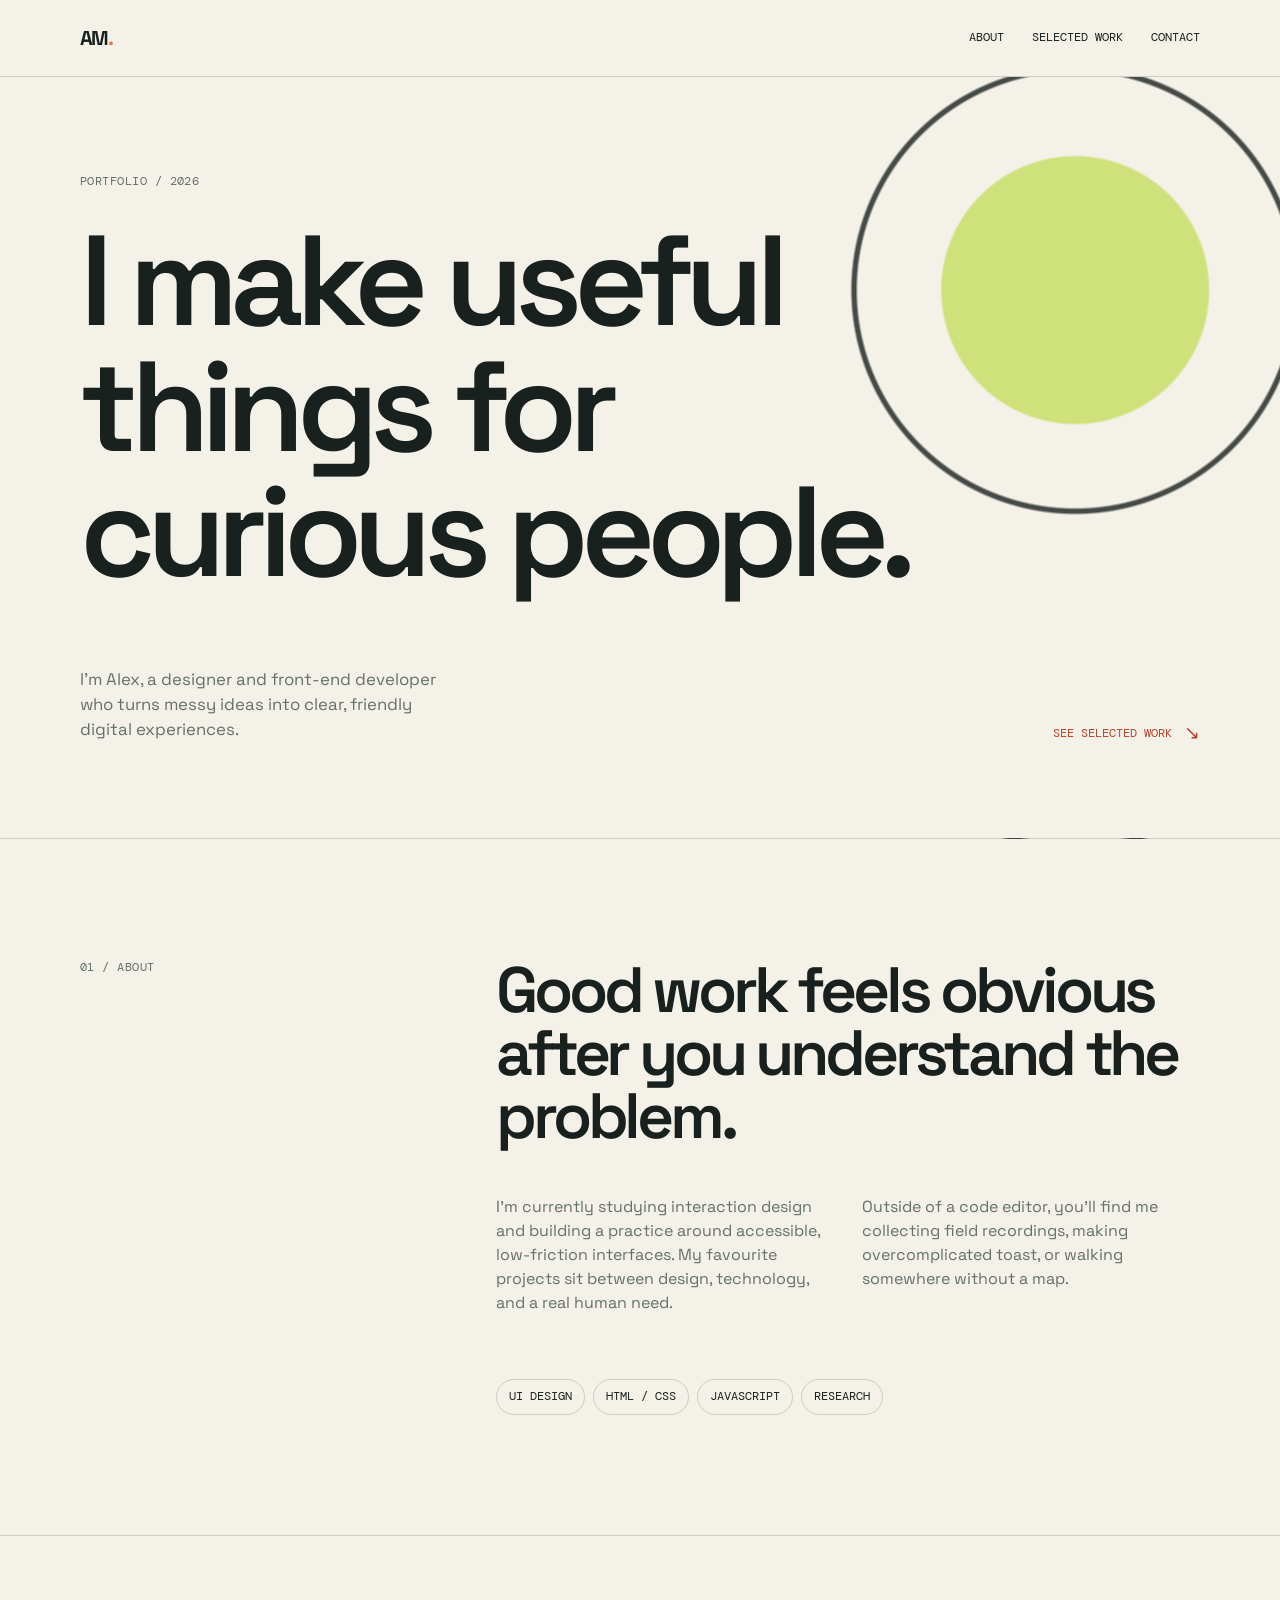
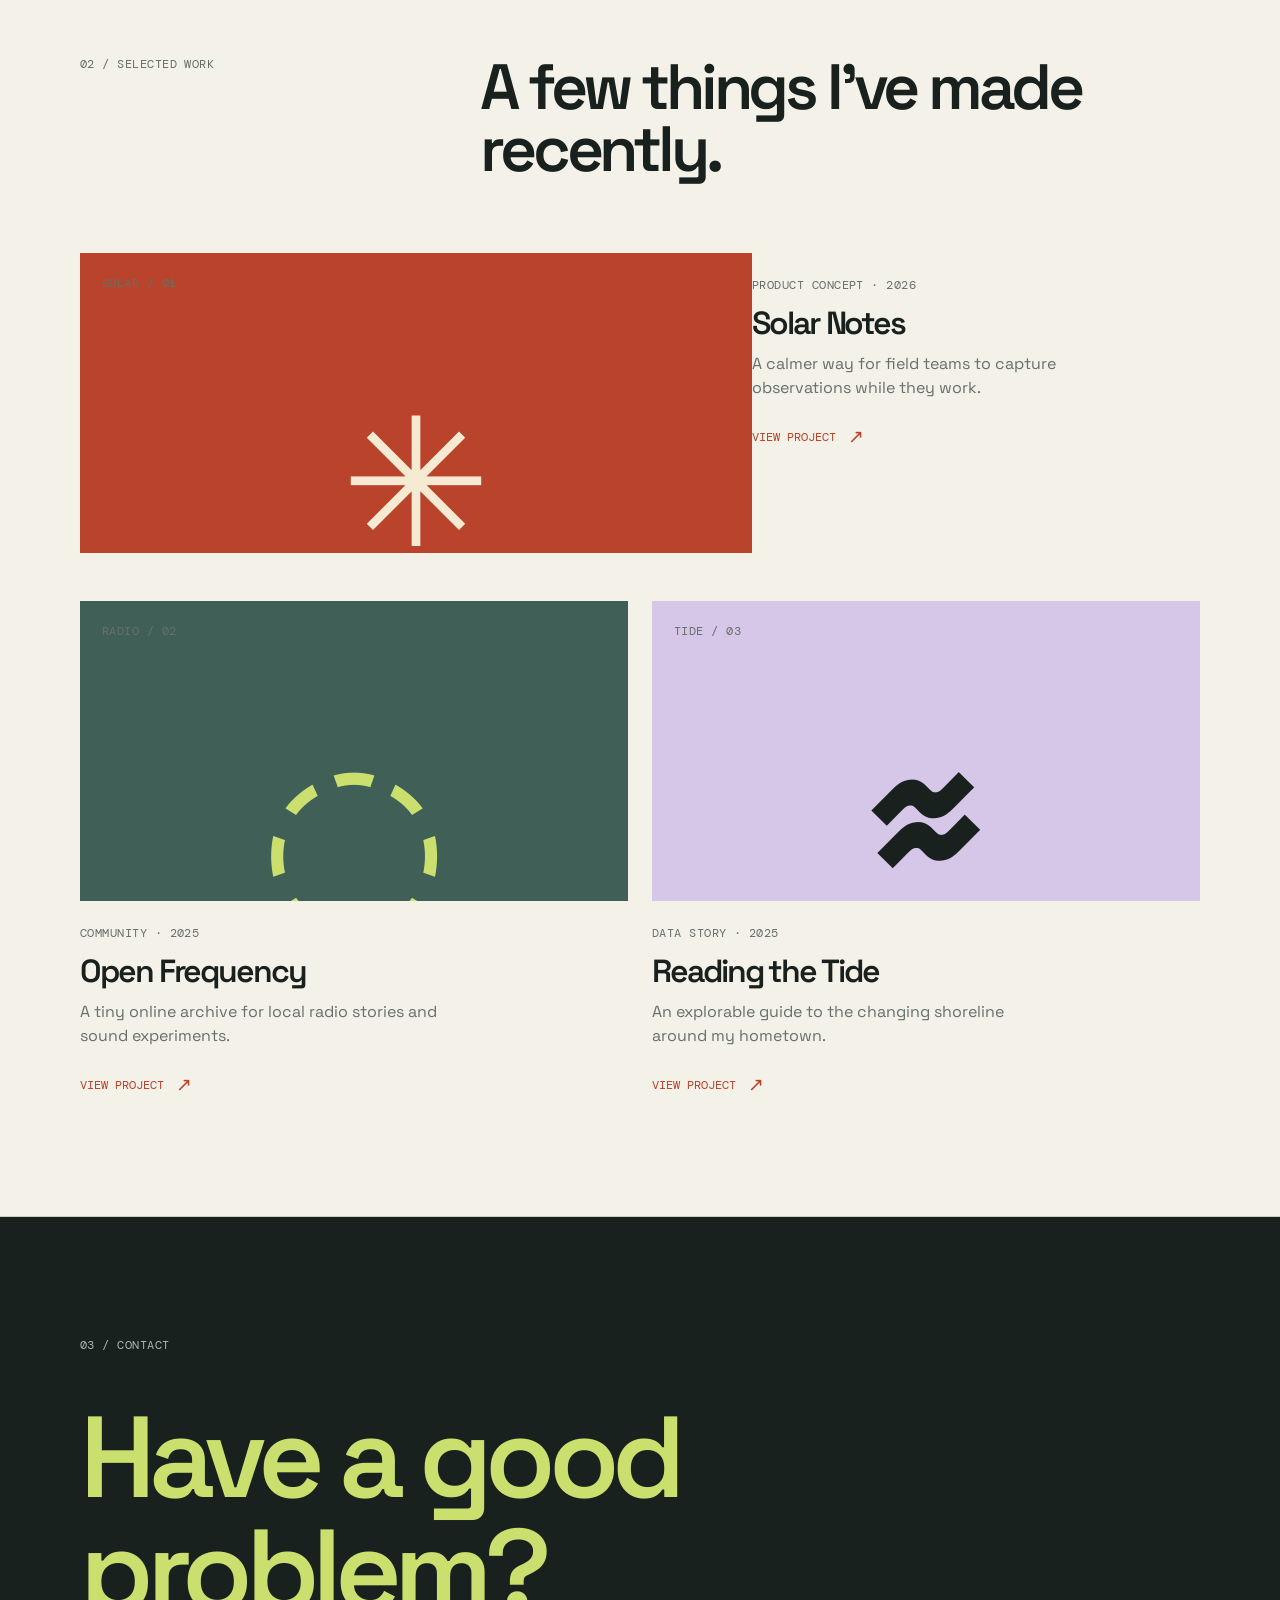
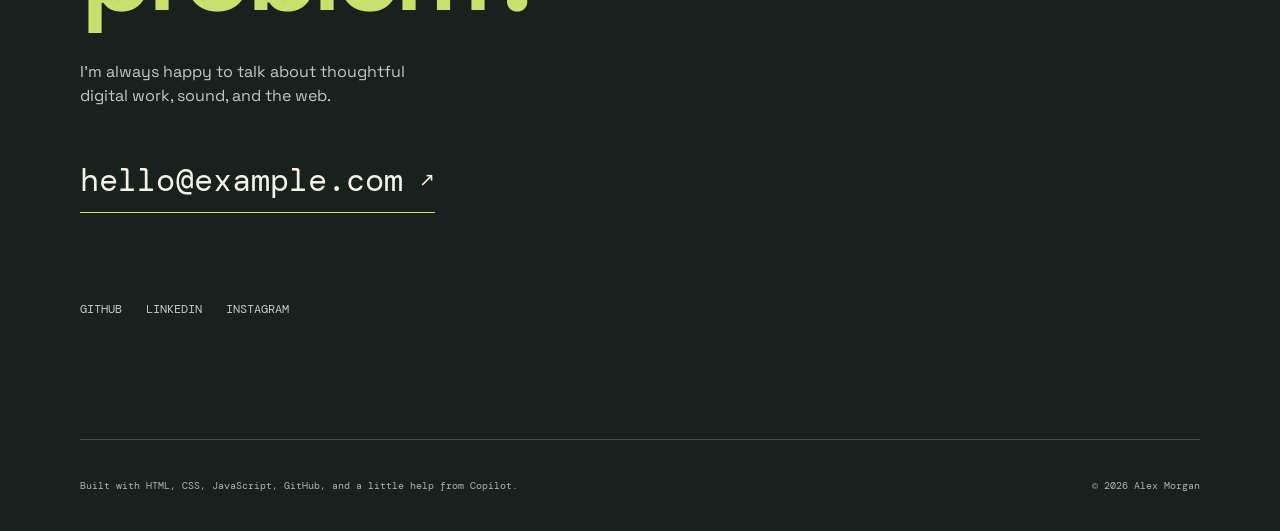
==== index.html @ 0058231b "Create GitHub Pages workshop" ====
<!doctype html>
<html lang="en">
  <head>
    <meta charset="UTF-8" />
    <meta name="viewport" content="width=device-width, initial-scale=1" />
    <meta
      name="description"
      content="A starter personal portfolio website built with HTML, CSS, JavaScript, GitHub, and GitHub Copilot."
    />
    <title>Alex Morgan — Designer and developer</title>
    <link rel="preconnect" href="https://fonts.googleapis.com" />
    <link rel="preconnect" href="https://fonts.gstatic.com" crossorigin />
    <link
      href="https://fonts.googleapis.com/css2?family=DM+Mono:wght@400;500&family=Space+Grotesk:wght@400;500;600;700&display=swap"
      rel="stylesheet"
    />
    <link rel="stylesheet" href="styles.css" />
    <script src="script.js" defer></script>
  </head>

  <body>
    <a class="skip-link" href="#main-content">Skip to content</a>

    <header class="site-header">
      <div class="container header-inner">
        <a class="wordmark" href="#top" aria-label="Alex Morgan home">AM<span>.</span></a>
        <button
          class="menu-toggle"
          type="button"
          aria-expanded="false"
          aria-controls="site-nav"
        >
          <span class="menu-toggle-label">Menu</span>
          <span class="menu-toggle-icon" aria-hidden="true">↘</span>
        </button>
        <nav id="site-nav" class="site-nav" aria-label="Primary navigation">
          <a href="#about">About</a>
          <a href="#work">Selected work</a>
          <a href="#contact">Contact</a>
        </nav>
      </div>
    </header>

    <main id="main-content">
      <section id="top" class="hero section-grid" aria-labelledby="hero-title">
        <div class="container hero-inner">
          <p class="eyebrow">Portfolio / 2026</p>
          <h1 id="hero-title">I make useful things for curious people.</h1>
          <div class="hero-bottom">
            <p class="hero-intro">
              I’m Alex, a designer and front-end developer who turns messy ideas into clear,
              friendly digital experiences.
            </p>
            <a class="text-link" href="#work">See selected work <span aria-hidden="true">↘</span></a>
          </div>
        </div>
      </section>

      <section id="about" class="about section-grid" aria-labelledby="about-title">
        <div class="container two-column">
          <p class="section-number">01 / About</p>
          <div>
            <h2 id="about-title">Good work feels obvious after you understand the problem.</h2>
            <div class="about-copy">
              <p>
                I’m currently studying interaction design and building a practice around
                accessible, low-friction interfaces. My favourite projects sit between design,
                technology, and a real human need.
              </p>
              <p>
                Outside of a code editor, you’ll find me collecting field recordings, making
                overcomplicated toast, or walking somewhere without a map.
              </p>
            </div>
            <ul class="tag-list" aria-label="Skills">
              <li>UI design</li>
              <li>HTML / CSS</li>
              <li>JavaScript</li>
              <li>Research</li>
            </ul>
          </div>
        </div>
      </section>

      <section id="work" class="work section-grid" aria-labelledby="work-title">
        <div class="container">
          <div class="section-heading">
            <p class="section-number">02 / Selected work</p>
            <h2 id="work-title">A few things I’ve made recently.</h2>
          </div>
          <div class="project-grid">
            <article class="project-card project-card-featured">
              <div class="project-visual visual-solar" aria-hidden="true">
                <span>solar / 01</span>
                <span class="sun-mark">✳</span>
              </div>
              <div class="project-meta">
                <p class="project-type">Product concept · 2026</p>
                <h3>Solar Notes</h3>
                <p>A calmer way for field teams to capture observations while they work.</p>
                <a class="text-link" href="https://github.com/" target="_blank" rel="noreferrer">
                  View project <span aria-hidden="true">↗</span>
                </a>
              </div>
            </article>

            <article class="project-card">
              <div class="project-visual visual-radio" aria-hidden="true">
                <span>radio / 02</span>
                <span class="radio-mark">◌</span>
              </div>
              <div class="project-meta">
                <p class="project-type">Community · 2025</p>
                <h3>Open Frequency</h3>
                <p>A tiny online archive for local radio stories and sound experiments.</p>
                <a class="text-link" href="https://github.com/" target="_blank" rel="noreferrer">
                  View project <span aria-hidden="true">↗</span>
                </a>
              </div>
            </article>

            <article class="project-card">
              <div class="project-visual visual-tide" aria-hidden="true">
                <span>tide / 03</span>
                <span class="tide-mark">≈</span>
              </div>
              <div class="project-meta">
                <p class="project-type">Data story · 2025</p>
                <h3>Reading the Tide</h3>
                <p>An explorable guide to the changing shoreline around my hometown.</p>
                <a class="text-link" href="https://github.com/" target="_blank" rel="noreferrer">
                  View project <span aria-hidden="true">↗</span>
                </a>
              </div>
            </article>
          </div>
        </div>
      </section>

      <section id="contact" class="contact section-grid" aria-labelledby="contact-title">
        <div class="container contact-inner">
          <p class="section-number">03 / Contact</p>
          <h2 id="contact-title">Have a good problem?</h2>
          <p class="contact-copy">I’m always happy to talk about thoughtful digital work, sound, and the web.</p>
          <a class="email-link" href="mailto:hello@example.com">hello@example.com <span aria-hidden="true">↗</span></a>
          <div class="social-links" aria-label="Social links">
            <a href="https://github.com/" target="_blank" rel="noreferrer">GitHub</a>
            <a href="https://www.linkedin.com/" target="_blank" rel="noreferrer">LinkedIn</a>
            <a href="https://www.instagram.com/" target="_blank" rel="noreferrer">Instagram</a>
          </div>
        </div>
      </section>
    </main>

    <footer class="site-footer">
      <div class="container footer-inner">
        <p>Built with HTML, CSS, JavaScript, GitHub, and a little help from Copilot.</p>
        <p>© <span id="current-year">2026</span> Alex Morgan</p>
      </div>
    </footer>
  </body>
</html>
---- styles.css ----
:root {
  --ink: #19211e;
  --muted: #64706a;
  --paper: #f4f1e9;
  --paper-deep: #e9e4d8;
  --line: rgba(25, 33, 30, 0.18);
  --accent: #e87545;
  --accent-dark: #b9432b;
  --lime: #cadf6e;
  --display: "Space Grotesk", "Avenir Next", Avenir, sans-serif;
  --mono: "DM Mono", "SFMono-Regular", Consolas, monospace;
}

* {
  box-sizing: border-box;
}

html {
  scroll-behavior: smooth;
}

body {
  margin: 0;
  color: var(--ink);
  background: var(--paper);
  font-family: var(--display);
  line-height: 1.5;
}

a {
  color: inherit;
}

.container {
  width: min(1120px, calc(100% - 48px));
  margin: 0 auto;
}

.skip-link {
  position: absolute;
  top: 12px;
  left: 12px;
  z-index: 10;
  padding: 8px 12px;
  color: var(--paper);
  background: var(--ink);
  transform: translateY(-200%);
}

.skip-link:focus {
  transform: translateY(0);
}

.site-header {
  position: sticky;
  top: 0;
  z-index: 5;
  border-bottom: 1px solid var(--line);
  background: rgba(244, 241, 233, 0.92);
  backdrop-filter: blur(12px);
}

.header-inner,
.footer-inner {
  display: flex;
  align-items: center;
  justify-content: space-between;
  min-height: 76px;
}

.wordmark {
  color: var(--ink);
  font-size: 1.25rem;
  font-weight: 700;
  letter-spacing: -0.08em;
  text-decoration: none;
}

.wordmark span {
  color: var(--accent);
}

.site-nav {
  display: flex;
  gap: 28px;
  font-family: var(--mono);
  font-size: 0.72rem;
  text-transform: uppercase;
}

.site-nav a,
.social-links a {
  text-decoration: none;
}

.site-nav a:hover,
.site-nav a:focus-visible,
.social-links a:hover,
.social-links a:focus-visible {
  color: var(--accent-dark);
}

.menu-toggle {
  display: none;
  border: 0;
  color: var(--ink);
  background: transparent;
  font: inherit;
}

.menu-toggle-label {
  margin-right: 8px;
  font-family: var(--mono);
  font-size: 0.72rem;
  text-transform: uppercase;
}

.menu-toggle-icon {
  color: var(--accent-dark);
  font-size: 1.3rem;
}

.section-grid {
  border-bottom: 1px solid var(--line);
}

.hero {
  min-height: 680px;
  background:
    radial-gradient(circle at 84% 28%, rgba(202, 223, 110, 0.9) 0 11%, transparent 11.2%),
    radial-gradient(circle at 84% 28%, transparent 0 18%, rgba(25, 33, 30, 0.8) 18.2% 18.45%, transparent 18.65%),
    var(--paper);
}

.hero-inner {
  display: flex;
  flex-direction: column;
  justify-content: center;
  min-height: 680px;
  padding: 96px 0;
}

.eyebrow,
.section-number,
.project-type,
.project-visual span:first-child {
  margin: 0;
  color: var(--muted);
  font-family: var(--mono);
  font-size: 0.72rem;
  letter-spacing: 0.04em;
  text-transform: uppercase;
}

h1,
h2,
h3,
p {
  margin-top: 0;
}

h1,
h2,
h3 {
  font-weight: 600;
  letter-spacing: -0.065em;
  line-height: 0.98;
}

h1 {
  max-width: 850px;
  margin: 28px 0 72px;
  font-size: clamp(4.25rem, 10vw, 9.5rem);
}

.hero-bottom {
  display: flex;
  align-items: end;
  justify-content: space-between;
  gap: 32px;
}

.hero-intro {
  max-width: 380px;
  margin-bottom: 0;
  color: var(--muted);
  font-size: 1.05rem;
}

.text-link {
  display: inline-flex;
  gap: 12px;
  align-items: center;
  color: var(--accent-dark);
  font-family: var(--mono);
  font-size: 0.75rem;
  text-decoration: none;
  text-transform: uppercase;
}

.text-link:hover,
.text-link:focus-visible {
  color: var(--ink);
}

.text-link span,
.email-link span {
  font-size: 1.2rem;
  line-height: 0;
}

.two-column {
  display: grid;
  grid-template-columns: 1fr 2fr;
  gap: 64px;
  padding: 120px 0;
}

.about h2,
.section-heading h2 {
  max-width: 740px;
  margin: 0 0 48px;
  font-size: clamp(2.8rem, 5vw, 5.5rem);
}

.about-copy {
  display: grid;
  grid-template-columns: repeat(2, minmax(0, 1fr));
  gap: 28px;
  max-width: 720px;
  color: var(--muted);
}

.tag-list {
  display: flex;
  flex-wrap: wrap;
  gap: 8px;
  padding: 0;
  margin: 48px 0 0;
  list-style: none;
}

.tag-list li {
  padding: 8px 12px;
  border: 1px solid var(--line);
  border-radius: 99px;
  font-family: var(--mono);
  font-size: 0.72rem;
  text-transform: uppercase;
}

.work {
  padding: 120px 0;
}

.section-heading {
  display: flex;
  align-items: start;
  justify-content: space-between;
  gap: 40px;
  margin-bottom: 72px;
}

.section-heading h2 {
  width: min(720px, 68%);
  margin: 0;
}

.project-grid {
  display: grid;
  grid-template-columns: repeat(2, minmax(0, 1fr));
  gap: 48px 24px;
}

.project-card-featured {
  grid-column: 1 / -1;
  display: grid;
  grid-template-columns: 1.2fr 0.8fr;
}

.project-card {
  min-width: 0;
}

.project-visual {
  display: flex;
  flex-direction: column;
  justify-content: space-between;
  min-height: 300px;
  padding: 22px;
  overflow: hidden;
}

.visual-solar {
  color: #f7ead2;
  background: var(--accent-dark);
}

.visual-radio {
  color: var(--lime);
  background: #405f57;
}

.visual-tide {
  color: var(--ink);
  background: #d6c7e9;
}

.sun-mark,
.radio-mark,
.tide-mark {
  align-self: center;
  font-family: var(--display);
  font-size: clamp(6rem, 14vw, 14rem);
  font-weight: 400;
  line-height: 0.7;
  transform: translateY(16px);
}

.radio-mark {
  font-size: clamp(9rem, 17vw, 17rem);
  line-height: 0.52;
}

.tide-mark {
  font-size: clamp(9rem, 16vw, 16rem);
  font-weight: 600;
  line-height: 0.45;
  transform: translateY(-12px) rotate(-8deg);
}

.project-meta {
  padding: 24px 0 0;
}

.project-type {
  margin-bottom: 14px;
}

.project-meta h3 {
  margin-bottom: 12px;
  font-size: 2rem;
}

.project-meta p:not(.project-type) {
  max-width: 360px;
  margin-bottom: 24px;
  color: var(--muted);
}

.contact {
  background: var(--ink);
  color: var(--paper);
}

.contact-inner {
  min-height: 660px;
  padding: 120px 0;
}

.contact .section-number {
  color: #aab5ac;
}

.contact h2 {
  max-width: 800px;
  margin: 48px 0 32px;
  color: var(--lime);
  font-size: clamp(4rem, 9vw, 9rem);
}

.contact-copy {
  max-width: 350px;
  margin-bottom: 48px;
  color: #c0c9c1;
}

.email-link {
  display: inline-flex;
  gap: 16px;
  align-items: center;
  padding-bottom: 8px;
  border-bottom: 1px solid var(--lime);
  color: var(--paper);
  font-family: var(--mono);
  font-size: clamp(1.2rem, 2.5vw, 2rem);
  text-decoration: none;
}

.email-link:hover,
.email-link:focus-visible {
  color: var(--lime);
}

.social-links {
  display: flex;
  gap: 24px;
  margin-top: 88px;
  color: #c0c9c1;
  font-family: var(--mono);
  font-size: 0.72rem;
  text-transform: uppercase;
}

.site-footer {
  color: var(--paper);
  background: var(--ink);
}

.footer-inner {
  min-height: 92px;
  border-top: 1px solid rgba(244, 241, 233, 0.2);
  color: #aab5ac;
  font-family: var(--mono);
  font-size: 0.64rem;
}

.footer-inner p {
  margin: 0;
}

:focus-visible {
  outline: 3px solid var(--accent);
  outline-offset: 4px;
}

@media (max-width: 760px) {
  .container {
    width: min(100% - 32px, 560px);
  }

  .header-inner {
    min-height: 68px;
  }

  .menu-toggle {
    display: block;
    cursor: pointer;
  }

  .site-nav {
    position: absolute;
    top: 68px;
    right: 16px;
    left: 16px;
    display: none;
    flex-direction: column;
    gap: 0;
    padding: 8px;
    border: 1px solid var(--line);
    background: var(--paper);
  }

  .site-nav.is-open {
    display: flex;
  }

  .site-nav a {
    padding: 14px;
  }

  .hero,
  .hero-inner {
    min-height: 620px;
  }

  .hero-inner,
  .two-column,
  .work,
  .contact-inner {
    padding-top: 80px;
    padding-bottom: 80px;
  }

  h1 {
    margin: 24px 0 52px;
    font-size: clamp(3.8rem, 18vw, 6rem);
  }

  .hero-bottom,
  .section-heading {
    display: block;
  }

  .hero-intro {
    margin-bottom: 28px;
  }

  .two-column {
    display: block;
  }

  .two-column .section-number {
    margin-bottom: 48px;
  }

  .about h2,
  .section-heading h2 {
    margin-bottom: 32px;
    font-size: clamp(2.8rem, 13vw, 4.4rem);
  }

  .about-copy {
    display: block;
  }

  .about-copy p + p {
    margin-top: 20px;
  }

  .section-heading h2 {
    width: auto;
    margin-top: 36px;
  }

  .project-grid,
  .project-card-featured {
    display: block;
  }

  .project-card + .project-card {
    margin-top: 48px;
  }

  .project-card-featured .project-visual {
    min-height: 360px;
  }

  .contact h2 {
    margin-top: 36px;
    font-size: clamp(3.8rem, 18vw, 6rem);
  }

  .social-links {
    margin-top: 64px;
  }

  .footer-inner {
    display: block;
    padding: 22px 0;
  }

  .footer-inner p + p {
    margin-top: 8px;
  }
}

@media (prefers-reduced-motion: reduce) {
  html {
    scroll-behavior: auto;
  }
}
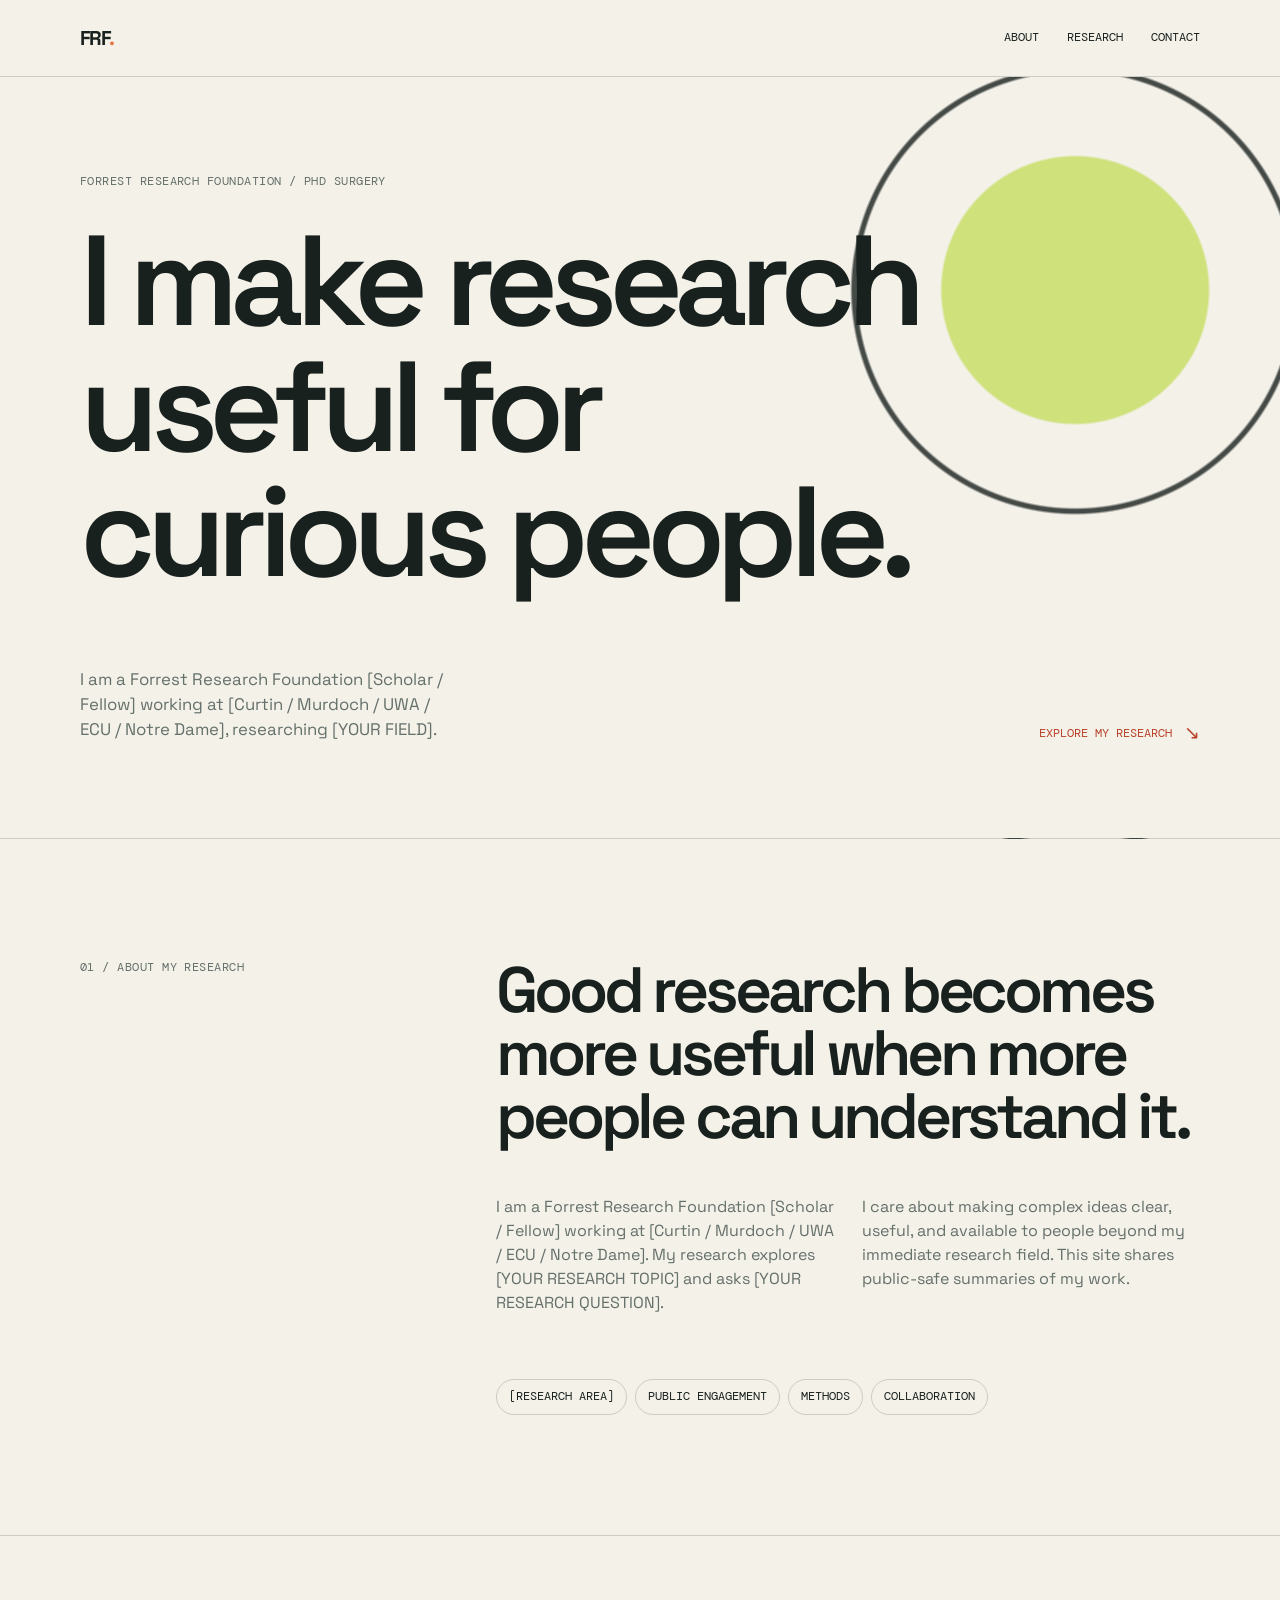
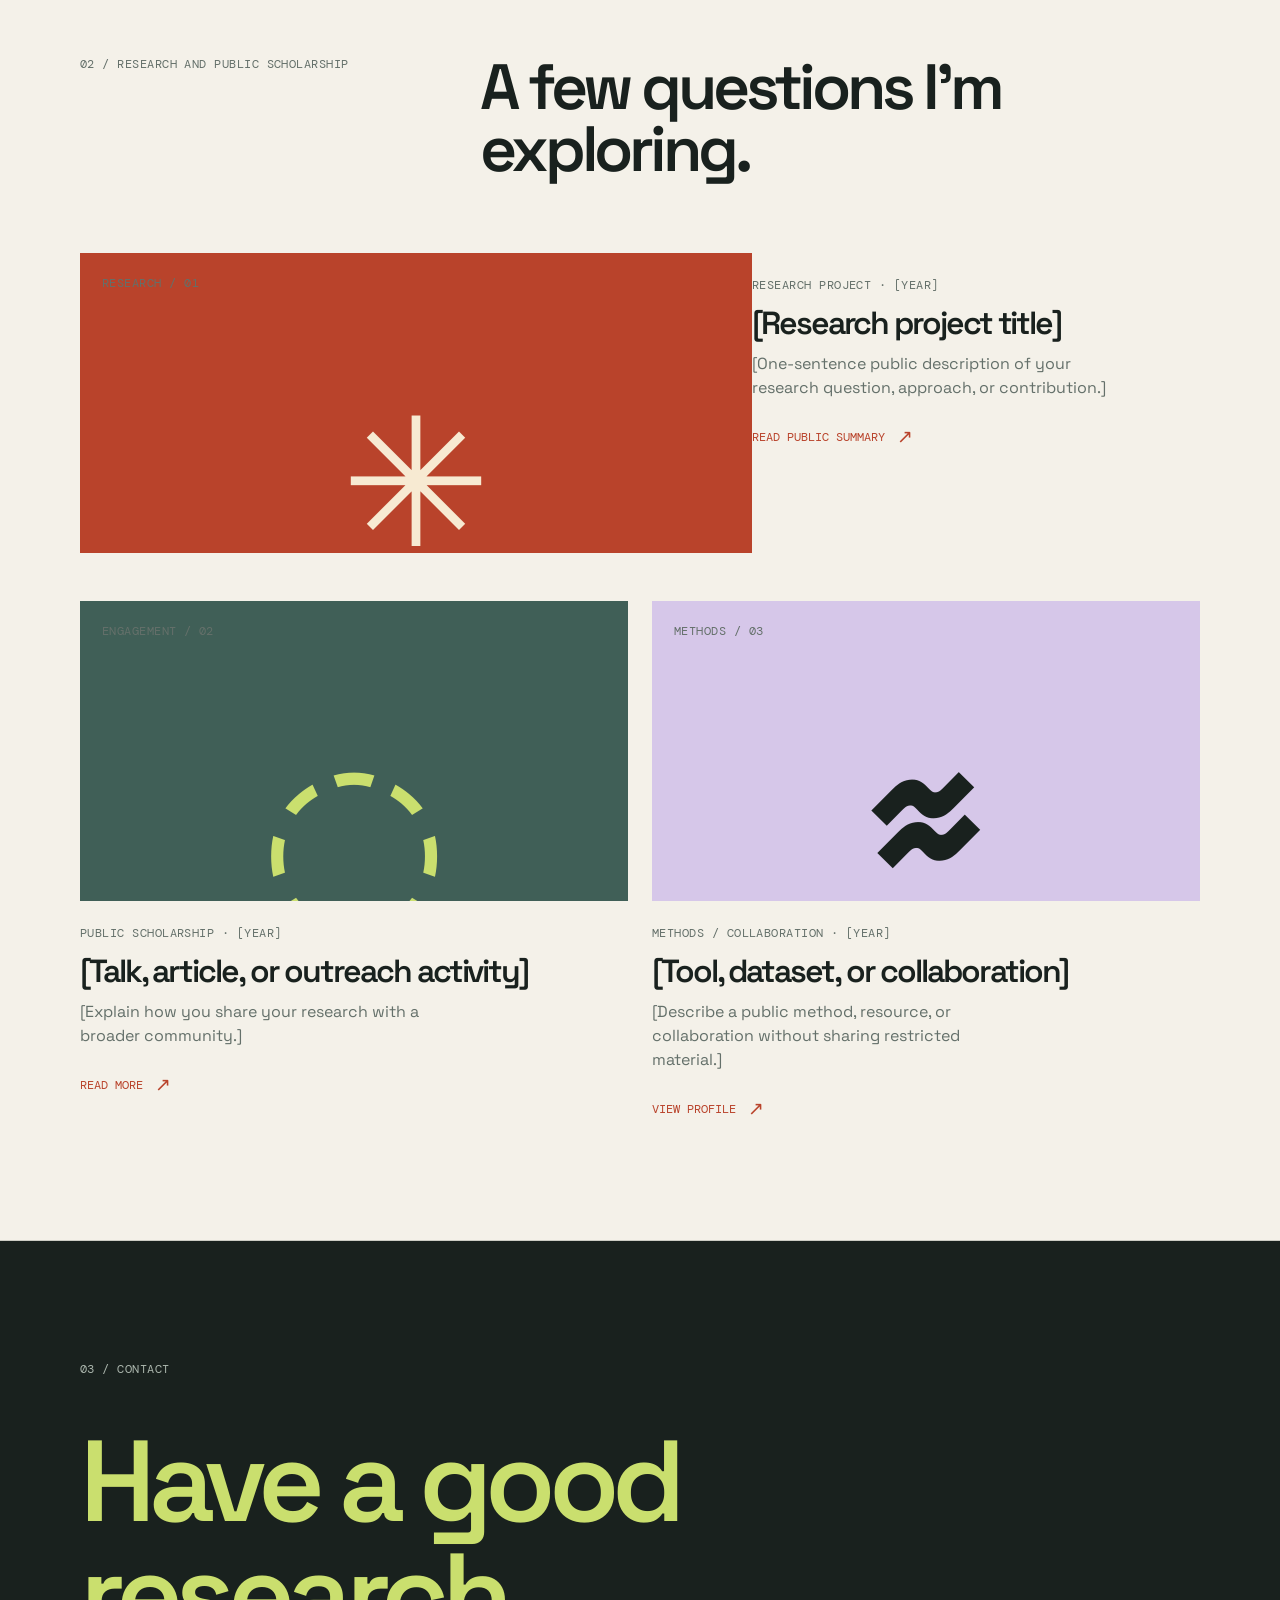
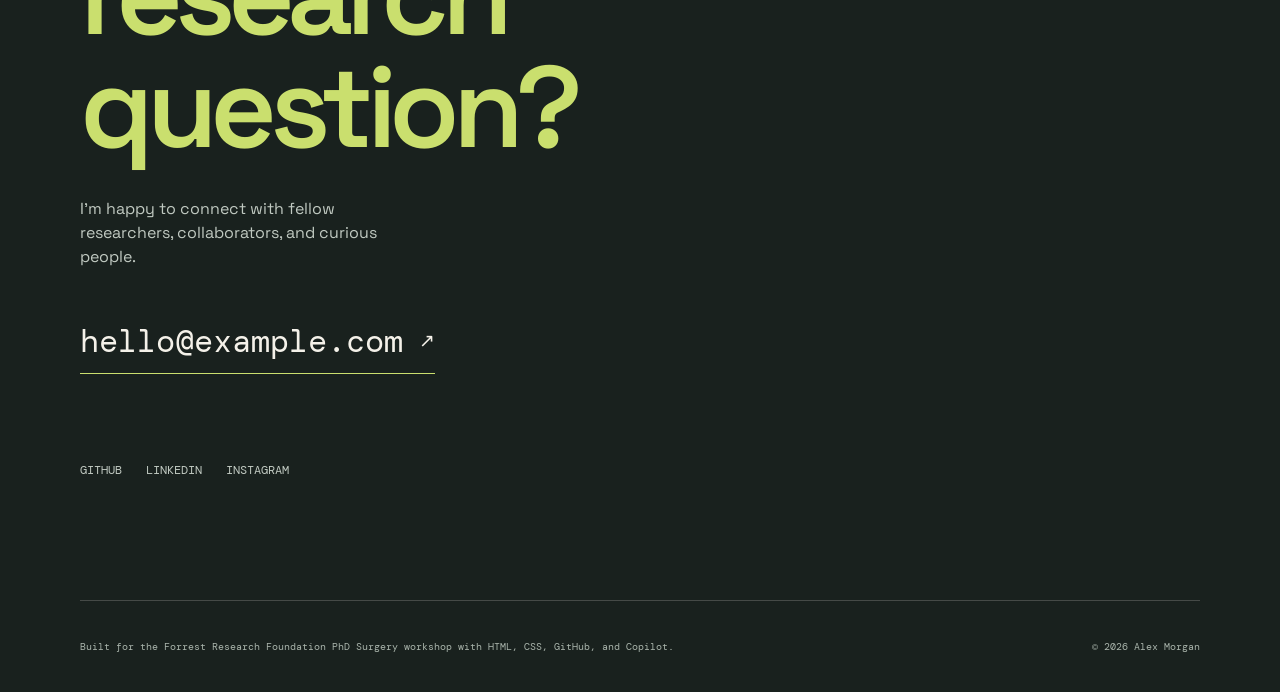
==== commit ad4b7286: "Tailor workshop for Forrest Research Foundation" ====
--- a/index.html
+++ b/index.html
@@ -5,9 +5,9 @@
     <meta name="viewport" content="width=device-width, initial-scale=1" />
     <meta
       name="description"
-      content="A starter personal portfolio website built with HTML, CSS, JavaScript, GitHub, and GitHub Copilot."
+      content="A starter research profile website for a Forrest Research Foundation Scholar or Fellow, built with HTML, CSS, JavaScript, GitHub, and GitHub Copilot."
     />
-    <title>Alex Morgan — Designer and developer</title>
+    <title>Alex Morgan — Forrest Research Foundation Scholar / Fellow</title>
     <link rel="preconnect" href="https://fonts.googleapis.com" />
     <link rel="preconnect" href="https://fonts.gstatic.com" crossorigin />
     <link
@@ -23,7 +23,7 @@
 
     <header class="site-header">
       <div class="container header-inner">
-        <a class="wordmark" href="#top" aria-label="Alex Morgan home">AM<span>.</span></a>
+        <a class="wordmark" href="#top" aria-label="Forrest Research Foundation profile home">FRF<span>.</span></a>
         <button
           class="menu-toggle"
           type="button"
@@ -35,7 +35,7 @@
         </button>
         <nav id="site-nav" class="site-nav" aria-label="Primary navigation">
           <a href="#about">About</a>
-          <a href="#work">Selected work</a>
+          <a href="#work">Research</a>
           <a href="#contact">Contact</a>
         </nav>
       </div>
@@ -44,39 +44,36 @@
     <main id="main-content">
       <section id="top" class="hero section-grid" aria-labelledby="hero-title">
         <div class="container hero-inner">
-          <p class="eyebrow">Portfolio / 2026</p>
-          <h1 id="hero-title">I make useful things for curious people.</h1>
+          <p class="eyebrow">Forrest Research Foundation / PhD Surgery</p>
+          <h1 id="hero-title">I make research useful for curious people.</h1>
           <div class="hero-bottom">
             <p class="hero-intro">
-              I’m Alex, a designer and front-end developer who turns messy ideas into clear,
-              friendly digital experiences.
+              I am a Forrest Research Foundation [Scholar / Fellow] working at [Curtin / Murdoch / UWA / ECU / Notre Dame], researching [YOUR FIELD].
             </p>
-            <a class="text-link" href="#work">See selected work <span aria-hidden="true">↘</span></a>
+            <a class="text-link" href="#work">Explore my research <span aria-hidden="true">↘</span></a>
           </div>
         </div>
       </section>
 
       <section id="about" class="about section-grid" aria-labelledby="about-title">
         <div class="container two-column">
-          <p class="section-number">01 / About</p>
+          <p class="section-number">01 / About my research</p>
           <div>
-            <h2 id="about-title">Good work feels obvious after you understand the problem.</h2>
+            <h2 id="about-title">Good research becomes more useful when more people can understand it.</h2>
             <div class="about-copy">
               <p>
-                I’m currently studying interaction design and building a practice around
-                accessible, low-friction interfaces. My favourite projects sit between design,
-                technology, and a real human need.
+                I am a Forrest Research Foundation [Scholar / Fellow] working at [Curtin / Murdoch / UWA / ECU / Notre Dame]. My research explores [YOUR RESEARCH TOPIC] and asks [YOUR RESEARCH QUESTION].
               </p>
               <p>
-                Outside of a code editor, you’ll find me collecting field recordings, making
-                overcomplicated toast, or walking somewhere without a map.
+                I care about making complex ideas clear, useful, and available to people beyond
+                my immediate research field. This site shares public-safe summaries of my work.
               </p>
             </div>
-            <ul class="tag-list" aria-label="Skills">
-              <li>UI design</li>
-              <li>HTML / CSS</li>
-              <li>JavaScript</li>
-              <li>Research</li>
+            <ul class="tag-list" aria-label="Research profile topics">
+              <li>[Research area]</li>
+              <li>Public engagement</li>
+              <li>Methods</li>
+              <li>Collaboration</li>
             </ul>
           </div>
         </div>
@@ -85,51 +82,51 @@
       <section id="work" class="work section-grid" aria-labelledby="work-title">
         <div class="container">
           <div class="section-heading">
-            <p class="section-number">02 / Selected work</p>
-            <h2 id="work-title">A few things I’ve made recently.</h2>
+            <p class="section-number">02 / Research and public scholarship</p>
+            <h2 id="work-title">A few questions I’m exploring.</h2>
           </div>
           <div class="project-grid">
             <article class="project-card project-card-featured">
               <div class="project-visual visual-solar" aria-hidden="true">
-                <span>solar / 01</span>
+                <span>research / 01</span>
                 <span class="sun-mark">✳</span>
               </div>
               <div class="project-meta">
-                <p class="project-type">Product concept · 2026</p>
-                <h3>Solar Notes</h3>
-                <p>A calmer way for field teams to capture observations while they work.</p>
-                <a class="text-link" href="https://github.com/" target="_blank" rel="noreferrer">
-                  View project <span aria-hidden="true">↗</span>
+                <p class="project-type">Research project · [YEAR]</p>
+                <h3>[Research project title]</h3>
+                <p>[One-sentence public description of your research question, approach, or contribution.]</p>
+                <a class="text-link" href="https://orcid.org/" target="_blank" rel="noreferrer">
+                  Read public summary <span aria-hidden="true">↗</span>
                 </a>
               </div>
             </article>
 
             <article class="project-card">
               <div class="project-visual visual-radio" aria-hidden="true">
-                <span>radio / 02</span>
+                <span>engagement / 02</span>
                 <span class="radio-mark">◌</span>
               </div>
               <div class="project-meta">
-                <p class="project-type">Community · 2025</p>
-                <h3>Open Frequency</h3>
-                <p>A tiny online archive for local radio stories and sound experiments.</p>
-                <a class="text-link" href="https://github.com/" target="_blank" rel="noreferrer">
-                  View project <span aria-hidden="true">↗</span>
+                <p class="project-type">Public scholarship · [YEAR]</p>
+                <h3>[Talk, article, or outreach activity]</h3>
+                <p>[Explain how you share your research with a broader community.]</p>
+                <a class="text-link" href="https://orcid.org/" target="_blank" rel="noreferrer">
+                  Read more <span aria-hidden="true">↗</span>
                 </a>
               </div>
             </article>
 
             <article class="project-card">
               <div class="project-visual visual-tide" aria-hidden="true">
-                <span>tide / 03</span>
+                <span>methods / 03</span>
                 <span class="tide-mark">≈</span>
               </div>
               <div class="project-meta">
-                <p class="project-type">Data story · 2025</p>
-                <h3>Reading the Tide</h3>
-                <p>An explorable guide to the changing shoreline around my hometown.</p>
-                <a class="text-link" href="https://github.com/" target="_blank" rel="noreferrer">
-                  View project <span aria-hidden="true">↗</span>
+                <p class="project-type">Methods / collaboration · [YEAR]</p>
+                <h3>[Tool, dataset, or collaboration]</h3>
+                <p>[Describe a public method, resource, or collaboration without sharing restricted material.]</p>
+                <a class="text-link" href="https://orcid.org/" target="_blank" rel="noreferrer">
+                  View profile <span aria-hidden="true">↗</span>
                 </a>
               </div>
             </article>
@@ -140,8 +137,8 @@
       <section id="contact" class="contact section-grid" aria-labelledby="contact-title">
         <div class="container contact-inner">
           <p class="section-number">03 / Contact</p>
-          <h2 id="contact-title">Have a good problem?</h2>
-          <p class="contact-copy">I’m always happy to talk about thoughtful digital work, sound, and the web.</p>
+          <h2 id="contact-title">Have a good research question?</h2>
+          <p class="contact-copy">I’m happy to connect with fellow researchers, collaborators, and curious people.</p>
           <a class="email-link" href="mailto:hello@example.com">hello@example.com <span aria-hidden="true">↗</span></a>
           <div class="social-links" aria-label="Social links">
             <a href="https://github.com/" target="_blank" rel="noreferrer">GitHub</a>
@@ -154,7 +151,7 @@
 
     <footer class="site-footer">
       <div class="container footer-inner">
-        <p>Built with HTML, CSS, JavaScript, GitHub, and a little help from Copilot.</p>
+        <p>Built for the Forrest Research Foundation PhD Surgery workshop with HTML, CSS, GitHub, and Copilot.</p>
         <p>© <span id="current-year">2026</span> Alex Morgan</p>
       </div>
     </footer>
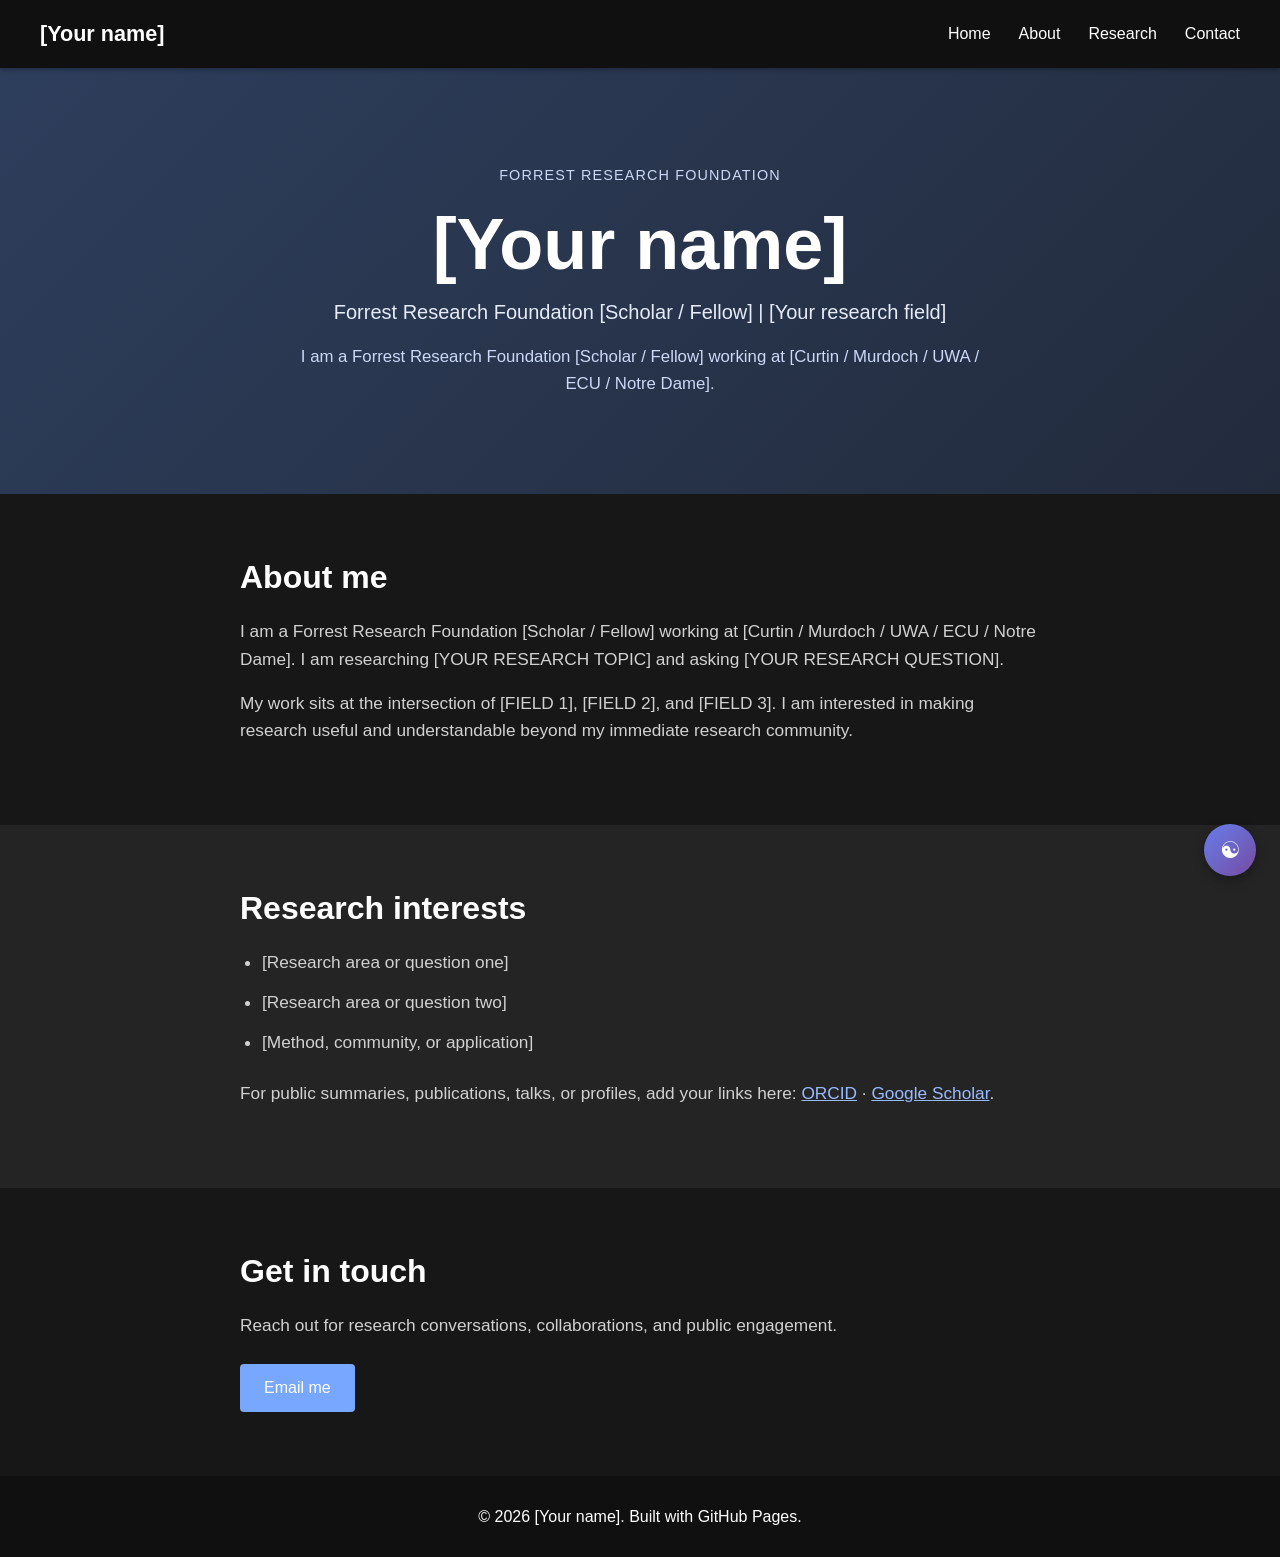
==== commit 6e5831e8: "Simplify research profile website" ====
--- a/index.html
+++ b/index.html
@@ -5,15 +5,9 @@
     <meta name="viewport" content="width=device-width, initial-scale=1" />
     <meta
       name="description"
-      content="A starter research profile website for a Forrest Research Foundation Scholar or Fellow, built with HTML, CSS, JavaScript, GitHub, and GitHub Copilot."
+      content="A simple research profile for a Forrest Research Foundation Scholar or Fellow."
     />
-    <title>Alex Morgan — Forrest Research Foundation Scholar / Fellow</title>
-    <link rel="preconnect" href="https://fonts.googleapis.com" />
-    <link rel="preconnect" href="https://fonts.gstatic.com" crossorigin />
-    <link
-      href="https://fonts.googleapis.com/css2?family=DM+Mono:wght@400;500&family=Space+Grotesk:wght@400;500;600;700&display=swap"
-      rel="stylesheet"
-    />
+    <title>[Your name] — Forrest Research Foundation Scholar / Fellow</title>
     <link rel="stylesheet" href="styles.css" />
     <script src="script.js" defer></script>
   </head>
@@ -21,139 +15,88 @@
   <body>
     <a class="skip-link" href="#main-content">Skip to content</a>
 
-    <header class="site-header">
-      <div class="container header-inner">
-        <a class="wordmark" href="#top" aria-label="Forrest Research Foundation profile home">FRF<span>.</span></a>
+    <nav class="navbar" aria-label="Primary navigation">
+      <div class="nav-container">
+        <a class="logo" href="#home">[Your name]</a>
         <button
           class="menu-toggle"
+          id="menu-toggle"
           type="button"
           aria-expanded="false"
-          aria-controls="site-nav"
+          aria-controls="nav-menu"
         >
-          <span class="menu-toggle-label">Menu</span>
-          <span class="menu-toggle-icon" aria-hidden="true">↘</span>
+          <span class="sr-only">Toggle navigation</span>
+          <span aria-hidden="true">☰</span>
         </button>
-        <nav id="site-nav" class="site-nav" aria-label="Primary navigation">
-          <a href="#about">About</a>
-          <a href="#work">Research</a>
-          <a href="#contact">Contact</a>
-        </nav>
+        <ul class="nav-menu" id="nav-menu">
+          <li><a href="#home">Home</a></li>
+          <li><a href="#about">About</a></li>
+          <li><a href="#research">Research</a></li>
+          <li><a href="#contact">Contact</a></li>
+        </ul>
+      </div>
+    </nav>
+
+    <button class="theme-toggle" id="theme-toggle" type="button">
+      <span aria-hidden="true">☯</span>
+      <span class="sr-only">Toggle light and dark mode</span>
+    </button>
+
+    <header id="home" class="hero">
+      <div class="container hero-content">
+        <p class="eyebrow">Forrest Research Foundation</p>
+        <h1>[Your name]</h1>
+        <p class="tagline">Forrest Research Foundation [Scholar / Fellow] | [Your research field]</p>
+        <p class="affiliation">
+          I am a Forrest Research Foundation [Scholar / Fellow] working at [Curtin / Murdoch / UWA / ECU / Notre Dame].
+        </p>
       </div>
     </header>
 
     <main id="main-content">
-      <section id="top" class="hero section-grid" aria-labelledby="hero-title">
-        <div class="container hero-inner">
-          <p class="eyebrow">Forrest Research Foundation / PhD Surgery</p>
-          <h1 id="hero-title">I make research useful for curious people.</h1>
-          <div class="hero-bottom">
-            <p class="hero-intro">
-              I am a Forrest Research Foundation [Scholar / Fellow] working at [Curtin / Murdoch / UWA / ECU / Notre Dame], researching [YOUR FIELD].
-            </p>
-            <a class="text-link" href="#work">Explore my research <span aria-hidden="true">↘</span></a>
-          </div>
+      <section id="about" class="section">
+        <div class="container">
+          <h2>About me</h2>
+          <p>
+            I am a Forrest Research Foundation [Scholar / Fellow] working at
+            [Curtin / Murdoch / UWA / ECU / Notre Dame]. I am researching
+            [YOUR RESEARCH TOPIC] and asking [YOUR RESEARCH QUESTION].
+          </p>
+          <p>
+            My work sits at the intersection of [FIELD 1], [FIELD 2], and
+            [FIELD 3]. I am interested in making research useful and
+            understandable beyond my immediate research community.
+          </p>
         </div>
       </section>
 
-      <section id="about" class="about section-grid" aria-labelledby="about-title">
-        <div class="container two-column">
-          <p class="section-number">01 / About my research</p>
-          <div>
-            <h2 id="about-title">Good research becomes more useful when more people can understand it.</h2>
-            <div class="about-copy">
-              <p>
-                I am a Forrest Research Foundation [Scholar / Fellow] working at [Curtin / Murdoch / UWA / ECU / Notre Dame]. My research explores [YOUR RESEARCH TOPIC] and asks [YOUR RESEARCH QUESTION].
-              </p>
-              <p>
-                I care about making complex ideas clear, useful, and available to people beyond
-                my immediate research field. This site shares public-safe summaries of my work.
-              </p>
-            </div>
-            <ul class="tag-list" aria-label="Research profile topics">
-              <li>[Research area]</li>
-              <li>Public engagement</li>
-              <li>Methods</li>
-              <li>Collaboration</li>
-            </ul>
-          </div>
+      <section id="research" class="section section-alt">
+        <div class="container">
+          <h2>Research interests</h2>
+          <ul class="research-list">
+            <li>[Research area or question one]</li>
+            <li>[Research area or question two]</li>
+            <li>[Method, community, or application]</li>
+          </ul>
+          <p>
+            For public summaries, publications, talks, or profiles, add your
+            links here: <a href="https://orcid.org/" target="_blank" rel="noreferrer">ORCID</a>
+            · <a href="https://scholar.google.com/" target="_blank" rel="noreferrer">Google Scholar</a>.
+          </p>
         </div>
       </section>
 
-      <section id="work" class="work section-grid" aria-labelledby="work-title">
+      <section id="contact" class="section">
         <div class="container">
-          <div class="section-heading">
-            <p class="section-number">02 / Research and public scholarship</p>
-            <h2 id="work-title">A few questions I’m exploring.</h2>
-          </div>
-          <div class="project-grid">
-            <article class="project-card project-card-featured">
-              <div class="project-visual visual-solar" aria-hidden="true">
-                <span>research / 01</span>
-                <span class="sun-mark">✳</span>
-              </div>
-              <div class="project-meta">
-                <p class="project-type">Research project · [YEAR]</p>
-                <h3>[Research project title]</h3>
-                <p>[One-sentence public description of your research question, approach, or contribution.]</p>
-                <a class="text-link" href="https://orcid.org/" target="_blank" rel="noreferrer">
-                  Read public summary <span aria-hidden="true">↗</span>
-                </a>
-              </div>
-            </article>
-
-            <article class="project-card">
-              <div class="project-visual visual-radio" aria-hidden="true">
-                <span>engagement / 02</span>
-                <span class="radio-mark">◌</span>
-              </div>
-              <div class="project-meta">
-                <p class="project-type">Public scholarship · [YEAR]</p>
-                <h3>[Talk, article, or outreach activity]</h3>
-                <p>[Explain how you share your research with a broader community.]</p>
-                <a class="text-link" href="https://orcid.org/" target="_blank" rel="noreferrer">
-                  Read more <span aria-hidden="true">↗</span>
-                </a>
-              </div>
-            </article>
-
-            <article class="project-card">
-              <div class="project-visual visual-tide" aria-hidden="true">
-                <span>methods / 03</span>
-                <span class="tide-mark">≈</span>
-              </div>
-              <div class="project-meta">
-                <p class="project-type">Methods / collaboration · [YEAR]</p>
-                <h3>[Tool, dataset, or collaboration]</h3>
-                <p>[Describe a public method, resource, or collaboration without sharing restricted material.]</p>
-                <a class="text-link" href="https://orcid.org/" target="_blank" rel="noreferrer">
-                  View profile <span aria-hidden="true">↗</span>
-                </a>
-              </div>
-            </article>
-          </div>
-        </div>
-      </section>
-
-      <section id="contact" class="contact section-grid" aria-labelledby="contact-title">
-        <div class="container contact-inner">
-          <p class="section-number">03 / Contact</p>
-          <h2 id="contact-title">Have a good research question?</h2>
-          <p class="contact-copy">I’m happy to connect with fellow researchers, collaborators, and curious people.</p>
-          <a class="email-link" href="mailto:hello@example.com">hello@example.com <span aria-hidden="true">↗</span></a>
-          <div class="social-links" aria-label="Social links">
-            <a href="https://github.com/" target="_blank" rel="noreferrer">GitHub</a>
-            <a href="https://www.linkedin.com/" target="_blank" rel="noreferrer">LinkedIn</a>
-            <a href="https://www.instagram.com/" target="_blank" rel="noreferrer">Instagram</a>
-          </div>
+          <h2>Get in touch</h2>
+          <p>Reach out for research conversations, collaborations, and public engagement.</p>
+          <a class="button" href="mailto:your.email@example.com">Email me</a>
         </div>
       </section>
     </main>
 
-    <footer class="site-footer">
-      <div class="container footer-inner">
-        <p>Built for the Forrest Research Foundation PhD Surgery workshop with HTML, CSS, GitHub, and Copilot.</p>
-        <p>© <span id="current-year">2026</span> Alex Morgan</p>
-      </div>
+    <footer>
+      <p>© <span id="current-year">2026</span> [Your name]. Built with GitHub Pages.</p>
     </footer>
   </body>
 </html>
--- a/styles.css
+++ b/styles.css
@@ -1,18 +1,31 @@
-:root {
-  --ink: #19211e;
-  --muted: #64706a;
-  --paper: #f4f1e9;
-  --paper-deep: #e9e4d8;
-  --line: rgba(25, 33, 30, 0.18);
-  --accent: #e87545;
-  --accent-dark: #b9432b;
-  --lime: #cadf6e;
-  --display: "Space Grotesk", "Avenir Next", Avenir, sans-serif;
-  --mono: "DM Mono", "SFMono-Regular", Consolas, monospace;
-}
-
 * {
   box-sizing: border-box;
+  margin: 0;
+  padding: 0;
+}
+
+:root {
+  color-scheme: dark;
+  --bg: #171717;
+  --surface: #242424;
+  --text: #ffffff;
+  --muted: #d1d1d1;
+  --accent: #78a7ff;
+  --accent-strong: #9abaff;
+  --header: #101010;
+  --border: #414141;
+}
+
+body.light-mode {
+  color-scheme: light;
+  --bg: #f7f7f7;
+  --surface: #e9edf3;
+  --text: #252525;
+  --muted: #555e69;
+  --accent: #355ec2;
+  --accent-strong: #24449b;
+  --header: #27364a;
+  --border: #d5d9df;
 }
 
 html {
@@ -20,19 +33,25 @@
 }
 
 body {
-  margin: 0;
-  color: var(--ink);
-  background: var(--paper);
-  font-family: var(--display);
-  line-height: 1.5;
+  min-height: 100vh;
+  color: var(--text);
+  background: var(--bg);
+  font-family: -apple-system, BlinkMacSystemFont, "Segoe UI", Roboto, Helvetica, Arial, sans-serif;
+  line-height: 1.6;
+  transition: background-color 0.2s ease, color 0.2s ease;
 }
 
 a {
-  color: inherit;
+  color: var(--accent-strong);
+}
+
+a:hover,
+a:focus-visible {
+  color: var(--text);
 }
 
 .container {
-  width: min(1120px, calc(100% - 48px));
+  width: min(800px, calc(100% - 32px));
   margin: 0 auto;
 }
 
@@ -42,8 +61,8 @@
   left: 12px;
   z-index: 10;
   padding: 8px 12px;
-  color: var(--paper);
-  background: var(--ink);
+  color: var(--bg);
+  background: var(--text);
   transform: translateY(-200%);
 }
 
@@ -51,497 +70,239 @@
   transform: translateY(0);
 }
 
-.site-header {
+.sr-only {
+  position: absolute;
+  width: 1px;
+  height: 1px;
+  padding: 0;
+  margin: -1px;
+  overflow: hidden;
+  clip: rect(0, 0, 0, 0);
+  white-space: nowrap;
+  border: 0;
+}
+
+.navbar {
   position: sticky;
   top: 0;
   z-index: 5;
-  border-bottom: 1px solid var(--line);
-  background: rgba(244, 241, 233, 0.92);
-  backdrop-filter: blur(12px);
-}
-
-.header-inner,
-.footer-inner {
+  color: #ffffff;
+  background: var(--header);
+  box-shadow: 0 2px 4px rgba(0, 0, 0, 0.25);
+}
+
+.nav-container {
   display: flex;
   align-items: center;
   justify-content: space-between;
-  min-height: 76px;
-}
-
-.wordmark {
-  color: var(--ink);
-  font-size: 1.25rem;
+  width: min(1200px, calc(100% - 64px));
+  min-height: 68px;
+  margin: 0 auto;
+}
+
+.logo {
+  color: #ffffff;
+  font-size: 1.35rem;
   font-weight: 700;
-  letter-spacing: -0.08em;
   text-decoration: none;
 }
 
-.wordmark span {
-  color: var(--accent);
-}
-
-.site-nav {
+.nav-menu {
   display: flex;
   gap: 28px;
-  font-family: var(--mono);
-  font-size: 0.72rem;
-  text-transform: uppercase;
-}
-
-.site-nav a,
-.social-links a {
+  align-items: center;
+  list-style: none;
+}
+
+.nav-menu a {
+  color: #ffffff;
   text-decoration: none;
 }
 
-.site-nav a:hover,
-.site-nav a:focus-visible,
-.social-links a:hover,
-.social-links a:focus-visible {
-  color: var(--accent-dark);
+.nav-menu a:hover,
+.nav-menu a:focus-visible {
+  color: var(--accent-strong);
 }
 
 .menu-toggle {
   display: none;
   border: 0;
-  color: var(--ink);
+  color: #ffffff;
   background: transparent;
-  font: inherit;
-}
-
-.menu-toggle-label {
-  margin-right: 8px;
-  font-family: var(--mono);
-  font-size: 0.72rem;
-  text-transform: uppercase;
-}
-
-.menu-toggle-icon {
-  color: var(--accent-dark);
-  font-size: 1.3rem;
-}
-
-.section-grid {
-  border-bottom: 1px solid var(--line);
+  font-size: 1.5rem;
+  cursor: pointer;
+}
+
+.theme-toggle {
+  position: fixed;
+  right: 24px;
+  bottom: 24px;
+  z-index: 4;
+  width: 52px;
+  height: 52px;
+  border: 0;
+  border-radius: 50%;
+  color: #ffffff;
+  background: linear-gradient(135deg, #667eea, #764ba2);
+  font-size: 1.45rem;
+  box-shadow: 0 4px 12px rgba(0, 0, 0, 0.3);
+  cursor: pointer;
+}
+
+.theme-toggle:hover,
+.theme-toggle:focus-visible {
+  transform: scale(1.05);
 }
 
 .hero {
-  min-height: 680px;
-  background:
-    radial-gradient(circle at 84% 28%, rgba(202, 223, 110, 0.9) 0 11%, transparent 11.2%),
-    radial-gradient(circle at 84% 28%, transparent 0 18%, rgba(25, 33, 30, 0.8) 18.2% 18.45%, transparent 18.65%),
-    var(--paper);
-}
-
-.hero-inner {
+  padding: 96px 0;
+  text-align: center;
+  background: linear-gradient(135deg, #2d3e5c, #222b3c);
+}
+
+.hero-content {
   display: flex;
   flex-direction: column;
-  justify-content: center;
-  min-height: 680px;
-  padding: 96px 0;
-}
-
-.eyebrow,
-.section-number,
-.project-type,
-.project-visual span:first-child {
+  align-items: center;
+}
+
+.eyebrow {
+  margin-bottom: 18px;
+  color: #cbd8f7;
+  font-size: 0.9rem;
+  letter-spacing: 0.08em;
+  text-transform: uppercase;
+}
+
+.hero h1 {
+  margin-bottom: 12px;
+  font-size: clamp(2.4rem, 7vw, 4.5rem);
+  line-height: 1.1;
+}
+
+.tagline {
+  margin-bottom: 16px;
+  color: #e5ebf8;
+  font-size: 1.25rem;
+}
+
+.affiliation {
+  max-width: 680px;
+  color: #cbd8f7;
+  font-size: 1.05rem;
+}
+
+.section {
+  padding: 64px 0;
+}
+
+.section-alt {
+  background: var(--surface);
+}
+
+.section h2 {
+  margin-bottom: 22px;
+  font-size: 2rem;
+  line-height: 1.2;
+}
+
+.section p {
+  margin-bottom: 16px;
+  color: var(--muted);
+  font-size: 1.08rem;
+}
+
+.research-list {
+  display: grid;
+  gap: 12px;
+  margin: 0 0 24px 22px;
+  color: var(--muted);
+  font-size: 1.08rem;
+}
+
+.button {
+  display: inline-block;
+  padding: 11px 24px;
+  margin-top: 8px;
+  border-radius: 4px;
+  color: #ffffff;
+  background: var(--accent);
+  text-decoration: none;
+}
+
+.button:hover,
+.button:focus-visible {
+  color: #ffffff;
+  background: var(--accent-strong);
+}
+
+footer {
+  padding: 28px 16px;
+  color: #ffffff;
+  background: var(--header);
+  text-align: center;
+}
+
+footer p {
   margin: 0;
-  color: var(--muted);
-  font-family: var(--mono);
-  font-size: 0.72rem;
-  letter-spacing: 0.04em;
-  text-transform: uppercase;
-}
-
-h1,
-h2,
-h3,
-p {
-  margin-top: 0;
-}
-
-h1,
-h2,
-h3 {
-  font-weight: 600;
-  letter-spacing: -0.065em;
-  line-height: 0.98;
-}
-
-h1 {
-  max-width: 850px;
-  margin: 28px 0 72px;
-  font-size: clamp(4.25rem, 10vw, 9.5rem);
-}
-
-.hero-bottom {
-  display: flex;
-  align-items: end;
-  justify-content: space-between;
-  gap: 32px;
-}
-
-.hero-intro {
-  max-width: 380px;
-  margin-bottom: 0;
-  color: var(--muted);
-  font-size: 1.05rem;
-}
-
-.text-link {
-  display: inline-flex;
-  gap: 12px;
-  align-items: center;
-  color: var(--accent-dark);
-  font-family: var(--mono);
-  font-size: 0.75rem;
-  text-decoration: none;
-  text-transform: uppercase;
-}
-
-.text-link:hover,
-.text-link:focus-visible {
-  color: var(--ink);
-}
-
-.text-link span,
-.email-link span {
-  font-size: 1.2rem;
-  line-height: 0;
-}
-
-.two-column {
-  display: grid;
-  grid-template-columns: 1fr 2fr;
-  gap: 64px;
-  padding: 120px 0;
-}
-
-.about h2,
-.section-heading h2 {
-  max-width: 740px;
-  margin: 0 0 48px;
-  font-size: clamp(2.8rem, 5vw, 5.5rem);
-}
-
-.about-copy {
-  display: grid;
-  grid-template-columns: repeat(2, minmax(0, 1fr));
-  gap: 28px;
-  max-width: 720px;
-  color: var(--muted);
-}
-
-.tag-list {
-  display: flex;
-  flex-wrap: wrap;
-  gap: 8px;
-  padding: 0;
-  margin: 48px 0 0;
-  list-style: none;
-}
-
-.tag-list li {
-  padding: 8px 12px;
-  border: 1px solid var(--line);
-  border-radius: 99px;
-  font-family: var(--mono);
-  font-size: 0.72rem;
-  text-transform: uppercase;
-}
-
-.work {
-  padding: 120px 0;
-}
-
-.section-heading {
-  display: flex;
-  align-items: start;
-  justify-content: space-between;
-  gap: 40px;
-  margin-bottom: 72px;
-}
-
-.section-heading h2 {
-  width: min(720px, 68%);
-  margin: 0;
-}
-
-.project-grid {
-  display: grid;
-  grid-template-columns: repeat(2, minmax(0, 1fr));
-  gap: 48px 24px;
-}
-
-.project-card-featured {
-  grid-column: 1 / -1;
-  display: grid;
-  grid-template-columns: 1.2fr 0.8fr;
-}
-
-.project-card {
-  min-width: 0;
-}
-
-.project-visual {
-  display: flex;
-  flex-direction: column;
-  justify-content: space-between;
-  min-height: 300px;
-  padding: 22px;
-  overflow: hidden;
-}
-
-.visual-solar {
-  color: #f7ead2;
-  background: var(--accent-dark);
-}
-
-.visual-radio {
-  color: var(--lime);
-  background: #405f57;
-}
-
-.visual-tide {
-  color: var(--ink);
-  background: #d6c7e9;
-}
-
-.sun-mark,
-.radio-mark,
-.tide-mark {
-  align-self: center;
-  font-family: var(--display);
-  font-size: clamp(6rem, 14vw, 14rem);
-  font-weight: 400;
-  line-height: 0.7;
-  transform: translateY(16px);
-}
-
-.radio-mark {
-  font-size: clamp(9rem, 17vw, 17rem);
-  line-height: 0.52;
-}
-
-.tide-mark {
-  font-size: clamp(9rem, 16vw, 16rem);
-  font-weight: 600;
-  line-height: 0.45;
-  transform: translateY(-12px) rotate(-8deg);
-}
-
-.project-meta {
-  padding: 24px 0 0;
-}
-
-.project-type {
-  margin-bottom: 14px;
-}
-
-.project-meta h3 {
-  margin-bottom: 12px;
-  font-size: 2rem;
-}
-
-.project-meta p:not(.project-type) {
-  max-width: 360px;
-  margin-bottom: 24px;
-  color: var(--muted);
-}
-
-.contact {
-  background: var(--ink);
-  color: var(--paper);
-}
-
-.contact-inner {
-  min-height: 660px;
-  padding: 120px 0;
-}
-
-.contact .section-number {
-  color: #aab5ac;
-}
-
-.contact h2 {
-  max-width: 800px;
-  margin: 48px 0 32px;
-  color: var(--lime);
-  font-size: clamp(4rem, 9vw, 9rem);
-}
-
-.contact-copy {
-  max-width: 350px;
-  margin-bottom: 48px;
-  color: #c0c9c1;
-}
-
-.email-link {
-  display: inline-flex;
-  gap: 16px;
-  align-items: center;
-  padding-bottom: 8px;
-  border-bottom: 1px solid var(--lime);
-  color: var(--paper);
-  font-family: var(--mono);
-  font-size: clamp(1.2rem, 2.5vw, 2rem);
-  text-decoration: none;
-}
-
-.email-link:hover,
-.email-link:focus-visible {
-  color: var(--lime);
-}
-
-.social-links {
-  display: flex;
-  gap: 24px;
-  margin-top: 88px;
-  color: #c0c9c1;
-  font-family: var(--mono);
-  font-size: 0.72rem;
-  text-transform: uppercase;
-}
-
-.site-footer {
-  color: var(--paper);
-  background: var(--ink);
-}
-
-.footer-inner {
-  min-height: 92px;
-  border-top: 1px solid rgba(244, 241, 233, 0.2);
-  color: #aab5ac;
-  font-family: var(--mono);
-  font-size: 0.64rem;
-}
-
-.footer-inner p {
-  margin: 0;
 }
 
 :focus-visible {
-  outline: 3px solid var(--accent);
-  outline-offset: 4px;
-}
-
-@media (max-width: 760px) {
-  .container {
-    width: min(100% - 32px, 560px);
-  }
-
-  .header-inner {
-    min-height: 68px;
+  outline: 3px solid var(--accent-strong);
+  outline-offset: 3px;
+}
+
+@media (max-width: 768px) {
+  .nav-container {
+    width: min(100% - 32px, 800px);
   }
 
   .menu-toggle {
     display: block;
-    cursor: pointer;
-  }
-
-  .site-nav {
+  }
+
+  .nav-menu {
     position: absolute;
     top: 68px;
-    right: 16px;
-    left: 16px;
+    right: 0;
+    left: 0;
     display: none;
     flex-direction: column;
     gap: 0;
-    padding: 8px;
-    border: 1px solid var(--line);
-    background: var(--paper);
-  }
-
-  .site-nav.is-open {
+    align-items: stretch;
+    padding: 8px 16px;
+    background: var(--header);
+  }
+
+  .nav-menu.is-open {
     display: flex;
   }
 
-  .site-nav a {
-    padding: 14px;
-  }
-
-  .hero,
-  .hero-inner {
-    min-height: 620px;
-  }
-
-  .hero-inner,
-  .two-column,
-  .work,
-  .contact-inner {
-    padding-top: 80px;
-    padding-bottom: 80px;
-  }
-
-  h1 {
-    margin: 24px 0 52px;
-    font-size: clamp(3.8rem, 18vw, 6rem);
-  }
-
-  .hero-bottom,
-  .section-heading {
-    display: block;
-  }
-
-  .hero-intro {
-    margin-bottom: 28px;
-  }
-
-  .two-column {
-    display: block;
-  }
-
-  .two-column .section-number {
-    margin-bottom: 48px;
-  }
-
-  .about h2,
-  .section-heading h2 {
-    margin-bottom: 32px;
-    font-size: clamp(2.8rem, 13vw, 4.4rem);
-  }
-
-  .about-copy {
-    display: block;
-  }
-
-  .about-copy p + p {
-    margin-top: 20px;
-  }
-
-  .section-heading h2 {
-    width: auto;
-    margin-top: 36px;
-  }
-
-  .project-grid,
-  .project-card-featured {
-    display: block;
-  }
-
-  .project-card + .project-card {
-    margin-top: 48px;
-  }
-
-  .project-card-featured .project-visual {
-    min-height: 360px;
-  }
-
-  .contact h2 {
-    margin-top: 36px;
-    font-size: clamp(3.8rem, 18vw, 6rem);
-  }
-
-  .social-links {
-    margin-top: 64px;
-  }
-
-  .footer-inner {
-    display: block;
-    padding: 22px 0;
-  }
-
-  .footer-inner p + p {
-    margin-top: 8px;
+  .nav-menu li {
+    padding: 12px 0;
+    border-bottom: 1px solid var(--border);
+    text-align: center;
+  }
+
+  .nav-menu li:last-child {
+    border-bottom: 0;
+  }
+
+  .hero {
+    padding: 72px 0;
+  }
+
+  .tagline {
+    font-size: 1.08rem;
+  }
+
+  .section {
+    padding: 48px 0;
+  }
+
+  .theme-toggle {
+    right: 16px;
+    bottom: 16px;
   }
 }
 
@@ -549,4 +310,8 @@
   html {
     scroll-behavior: auto;
   }
-}
+
+  body {
+    transition: none;
+  }
+}
